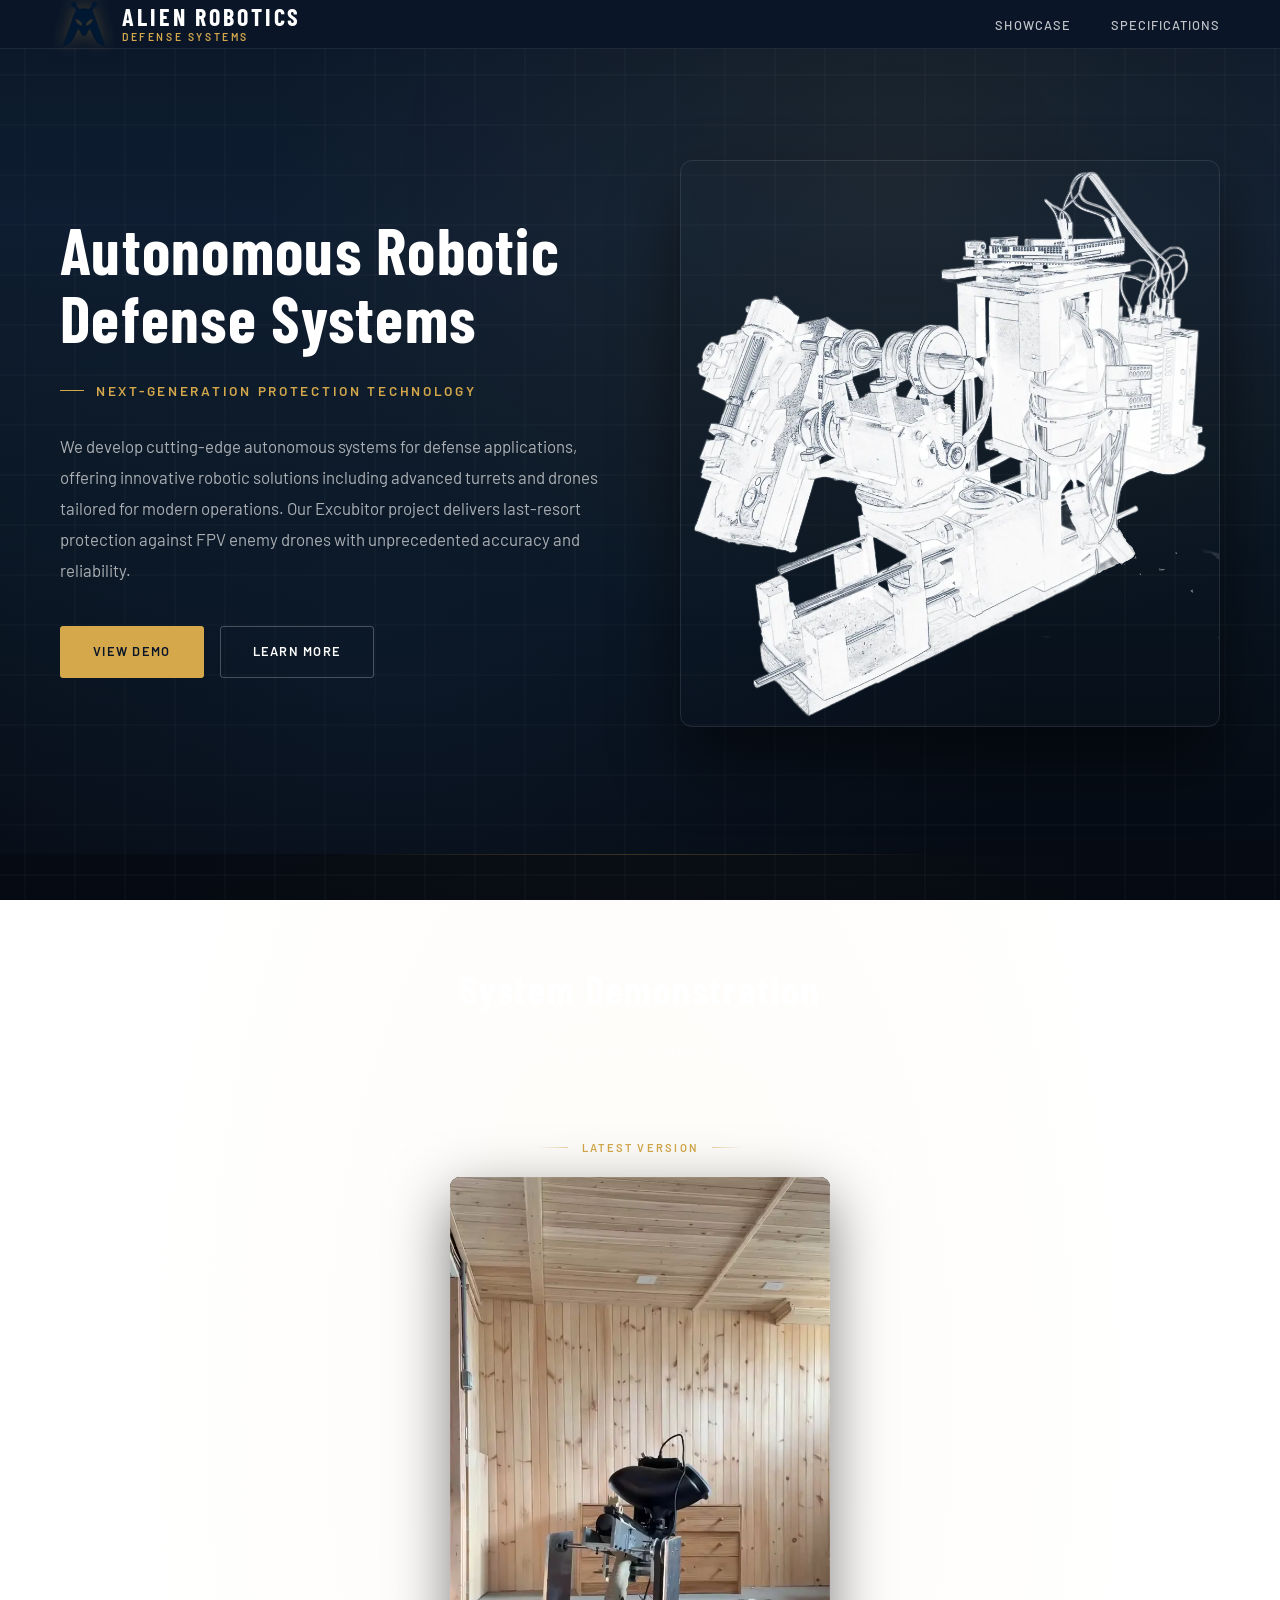
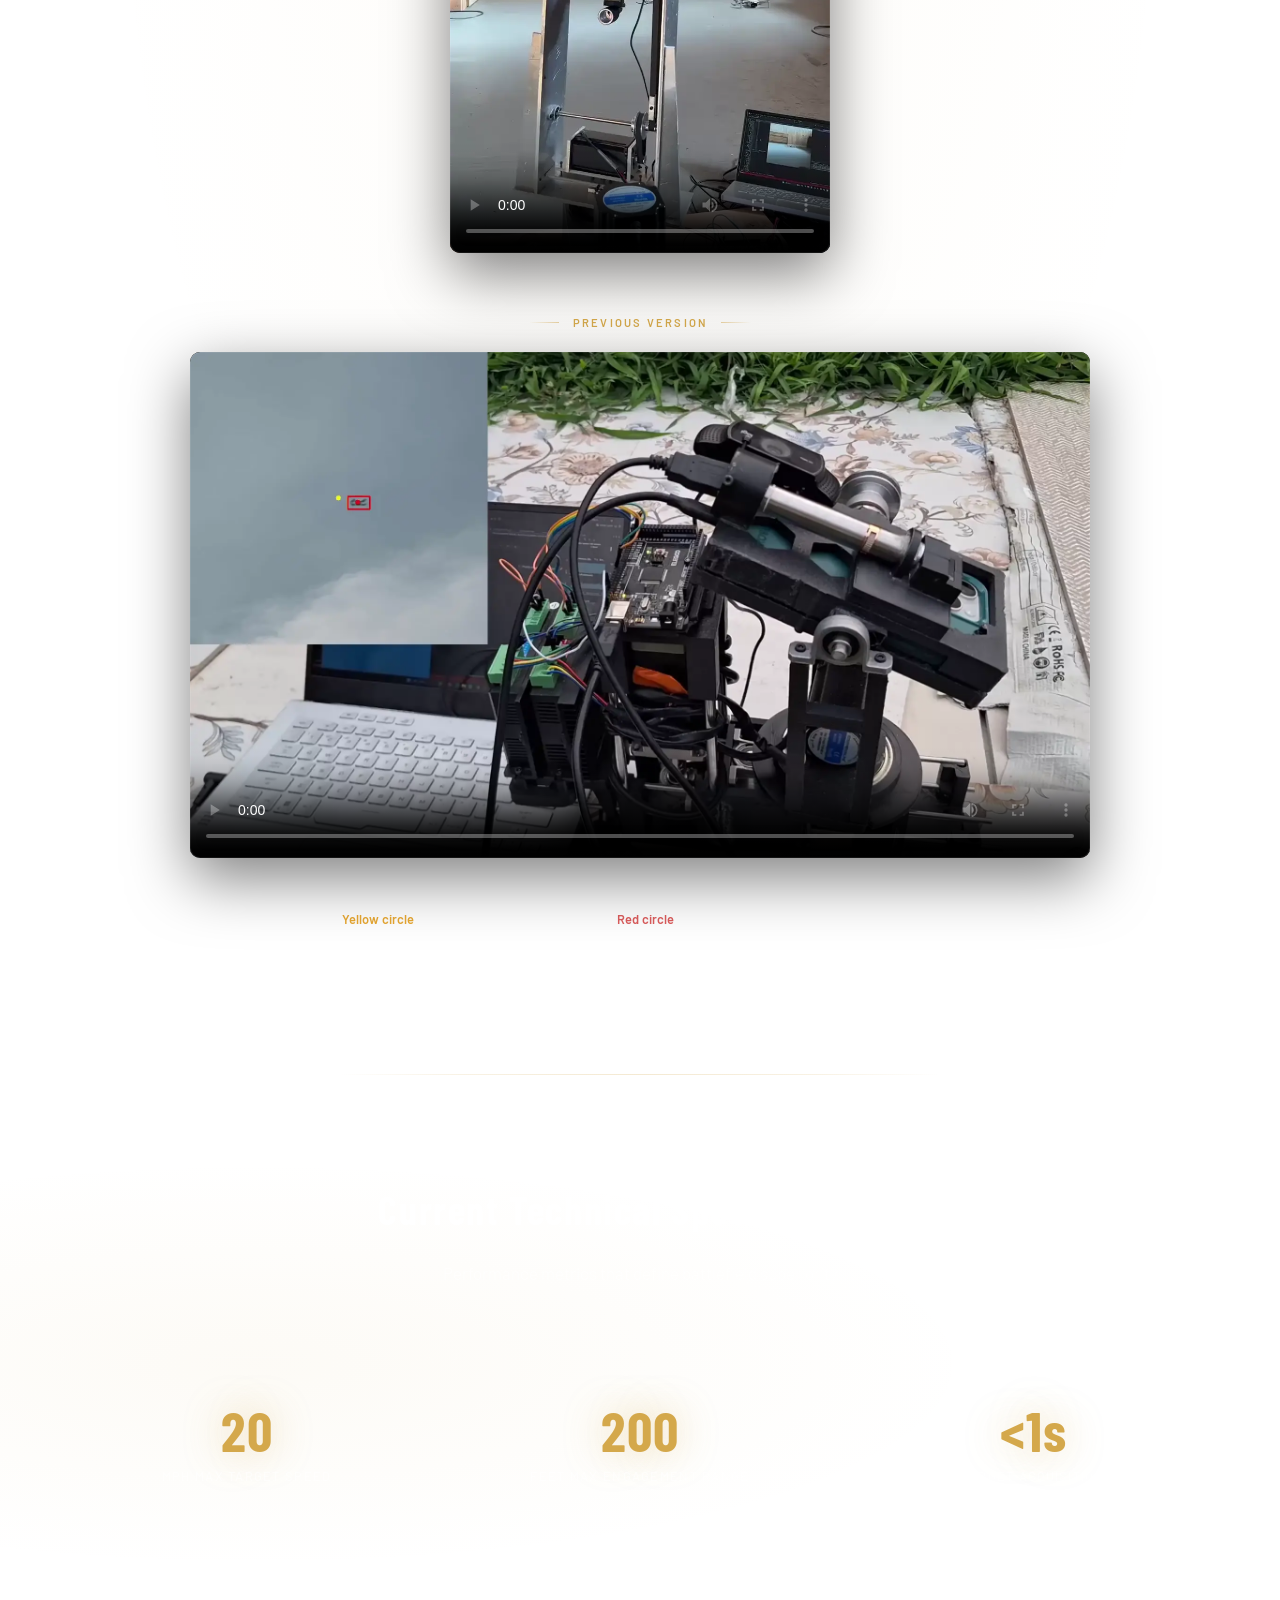
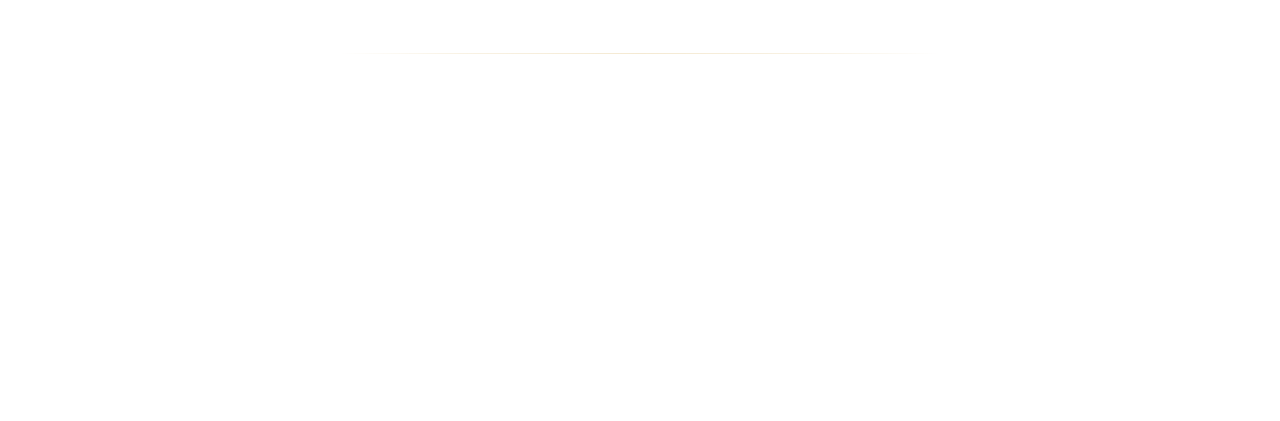
==== index copy.html @ 33b910c6 "edits" ====
<!doctype html>
<html lang="en">
  <head>
    <meta charset="UTF-8" />
    <meta name="viewport" content="width=device-width, initial-scale=1.0" />
    <title>Alien Robotics - Advanced Autonomous Defense Systems</title>
    <link rel="icon" href="logo.webp" type="image/webp" />
    <link rel="preconnect" href="https://fonts.googleapis.com" />
    <link rel="preconnect" href="https://fonts.gstatic.com" crossorigin />
    <link
      href="https://fonts.googleapis.com/css2?family=Barlow:wght@400;500;600;700&family=Barlow+Condensed:wght@600;700;800&display=swap"
      rel="stylesheet"
    />

    <style>
      /* Reset & Base Styles */
      * {
        margin: 0;
        padding: 0;
        box-sizing: border-box;
      }

      :root {
        --primary: #0a1628;
        --primary-light: #132744;
        --accent: #d4a84b;
        --accent-hover: #e8bc5f;
        --accent-glow: rgba(212, 168, 75, 0.4);
        --text-primary: #1a2332;
        --text-secondary: #5a6a7a;
        --text-light: #8a9aaa;
        --background: #ffffff;
        --background-alt: #f7f8fa;
        --background-dark: #0a1628;
        --border: #dce3eb;
        --border-light: #e8edf3;
        --shadow: 0 4px 24px rgba(10, 22, 40, 0.08);
        --shadow-hover: 0 16px 48px rgba(10, 22, 40, 0.18);
      }

      body {
        font-family:
          "Barlow",
          -apple-system,
          BlinkMacSystemFont,
          "Segoe UI",
          sans-serif;
        color: #ffffff;
        line-height: 1.7;
        overflow-x: hidden;
        font-size: 16px;
        -webkit-font-smoothing: antialiased;
        -moz-osx-font-smoothing: grayscale;
        background:
          url("data:image/svg+xml,%3Csvg width='50' height='50' viewBox='0 0 50 50' xmlns='http://www.w3.org/2000/svg'%3E%3Cpath d='M0 25h50M25 0v50' stroke='%23ffffff' stroke-opacity='0.035' stroke-width='1'/%3E%3C/svg%3E"),
          linear-gradient(
            180deg,
            #0a1628 0%,
            #0c1a2c 10%,
            #0e1d31 25%,
            #0c1927 45%,
            #091420 65%,
            #070f19 80%,
            #050a12 100%
          );
        background-attachment: scroll, fixed;
        min-height: 100vh;
      }

      /* Animations */
      @keyframes fadeInUp {
        from {
          opacity: 0;
          transform: translateY(30px);
        }
        to {
          opacity: 1;
          transform: translateY(0);
        }
      }

      @keyframes fadeIn {
        from {
          opacity: 0;
        }
        to {
          opacity: 1;
        }
      }

      @keyframes shimmer {
        0% {
          background-position: -200% 0;
        }
        100% {
          background-position: 200% 0;
        }
      }

      @keyframes pulse-glow {
        0%,
        100% {
          box-shadow: 0 0 20px var(--accent-glow);
        }
        50% {
          box-shadow:
            0 0 40px var(--accent-glow),
            0 0 60px rgba(212, 168, 75, 0.2);
        }
      }

      .animate-on-scroll {
        opacity: 0;
        transform: translateY(30px);
        transition:
          opacity 0.8s ease,
          transform 0.8s ease;
      }

      .animate-on-scroll.visible {
        opacity: 1;
        transform: translateY(0);
      }

      /* Container */
      .container {
        max-width: 1200px;
        margin: 0 auto;
        padding: 0 20px;
      }

      /* Header */
      header {
        background: var(--primary);
        border-bottom: 1px solid rgba(255, 255, 255, 0.08);
        position: fixed;
        top: 0;
        left: 0;
        right: 0;
        z-index: 1000;
        backdrop-filter: blur(16px);
        transition: all 0.4s cubic-bezier(0.4, 0, 0.2, 1);
      }

      nav {
        display: flex;
        justify-content: space-between;
        align-items: center;
        padding: 1.1rem 0;
      }

      .logo {
        display: flex;
        align-items: center;
        gap: 14px;
        text-decoration: none;
        color: #ffffff;
        transition: transform 0.3s ease;
      }

      .logo:hover {
        transform: translateX(4px);
      }

      .logo img {
        width: 48px;
        height: 48px;
        object-fit: contain;
        filter: drop-shadow(0 0 8px rgba(212, 168, 75, 0.3));
      }

      .logo-text {
        display: flex;
        flex-direction: column;
        line-height: 1;
      }

      .logo-text .brand-main {
        font-family: "Barlow Condensed", sans-serif;
        font-size: 1.5rem;
        font-weight: 700;
        letter-spacing: 0.12em;
        color: #ffffff;
      }

      .logo-text .brand-sub {
        font-family: "Barlow", sans-serif;
        font-size: 0.65rem;
        font-weight: 600;
        letter-spacing: 0.25em;
        color: var(--accent);
        margin-top: 3px;
        text-transform: uppercase;
      }

      .nav-links {
        display: flex;
        gap: 2.5rem;
        list-style: none;
      }

      .nav-links a {
        text-decoration: none;
        color: rgba(255, 255, 255, 0.75);
        font-weight: 500;
        font-size: 0.8rem;
        letter-spacing: 0.08em;
        transition: all 0.3s ease;
        text-transform: uppercase;
        position: relative;
        padding: 4px 0;
      }

      .nav-links a::after {
        content: "";
        position: absolute;
        bottom: 0;
        left: 0;
        width: 0;
        height: 1px;
        background: var(--accent);
        transition: width 0.3s ease;
      }

      .nav-links a:hover {
        color: var(--accent);
      }

      .nav-links a:hover::after {
        width: 100%;
      }

      /* Mobile Menu Toggle */
      .menu-toggle {
        display: none;
        flex-direction: column;
        gap: 5px;
        cursor: pointer;
        background: none;
        border: none;
        padding: 8px;
      }

      .menu-toggle span {
        width: 24px;
        height: 2px;
        background: #ffffff;
        transition: all 0.3s;
      }

      /* Hero Section */
      .hero {
        padding: 160px 0 120px;
        background: transparent;
        position: relative;
        overflow: hidden;
      }

      .hero::before {
        content: "";
        position: absolute;
        top: 0;
        left: 0;
        right: 0;
        bottom: 0;
        background:
          radial-gradient(
            ellipse at 70% 20%,
            rgba(212, 168, 75, 0.08) 0%,
            transparent 50%
          ),
          radial-gradient(
            ellipse at 30% 80%,
            rgba(22, 42, 69, 0.3) 0%,
            transparent 50%
          );
        pointer-events: none;
      }

      .hero-content {
        display: grid;
        grid-template-columns: 1fr 1fr;
        gap: 80px;
        align-items: center;
        position: relative;
        z-index: 1;
      }

      .hero-text h1 {
        font-family: "Barlow Condensed", sans-serif;
        font-size: clamp(2.8rem, 5.5vw, 4rem);
        font-weight: 700;
        line-height: 1.05;
        color: #ffffff;
        margin-bottom: 1.25rem;
        letter-spacing: 0.02em;
        animation: fadeInUp 0.8s ease forwards;
      }

      .hero-text .subtitle {
        font-size: 0.85rem;
        color: var(--accent);
        font-weight: 600;
        margin-bottom: 1.75rem;
        letter-spacing: 0.2em;
        text-transform: uppercase;
        display: inline-flex;
        align-items: center;
        gap: 12px;
        animation: fadeInUp 0.8s ease 0.1s forwards;
        opacity: 0;
      }

      .hero-text .subtitle::before {
        content: "";
        width: 24px;
        height: 1px;
        background: var(--accent);
      }

      .hero-text p {
        font-size: 1.05rem;
        line-height: 1.85;
        color: rgba(255, 255, 255, 0.65);
        margin-bottom: 2.5rem;
        animation: fadeInUp 0.8s ease 0.2s forwards;
        opacity: 0;
      }

      .cta-buttons {
        display: flex;
        gap: 1rem;
        flex-wrap: wrap;
        animation: fadeInUp 0.8s ease 0.3s forwards;
        opacity: 0;
      }

      .btn {
        padding: 14px 32px;
        font-size: 0.8rem;
        font-weight: 600;
        text-decoration: none;
        border-radius: 3px;
        transition: all 0.35s cubic-bezier(0.4, 0, 0.2, 1);
        display: inline-block;
        border: 1px solid transparent;
        letter-spacing: 0.1em;
        text-transform: uppercase;
        position: relative;
        overflow: hidden;
      }

      .btn-primary {
        background: var(--accent);
        color: var(--primary);
      }

      .btn-primary::before {
        content: "";
        position: absolute;
        top: 0;
        left: -100%;
        width: 100%;
        height: 100%;
        background: linear-gradient(
          90deg,
          transparent,
          rgba(255, 255, 255, 0.2),
          transparent
        );
        transition: left 0.5s ease;
      }

      .btn-primary:hover::before {
        left: 100%;
      }

      .btn-primary:hover {
        background: var(--accent-hover);
        transform: translateY(-2px);
        box-shadow: 0 8px 32px var(--accent-glow);
      }

      .btn-secondary {
        background: transparent;
        color: #ffffff;
        border-color: rgba(255, 255, 255, 0.25);
      }

      .btn-secondary:hover {
        background: rgba(255, 255, 255, 0.08);
        border-color: rgba(255, 255, 255, 0.4);
        transform: translateY(-2px);
      }

      .hero-image {
        position: relative;
        animation: fadeIn 1s ease 0.4s forwards;
        opacity: 0;
      }

      .hero-image img {
        width: 100%;
        height: auto;
        border-radius: 12px;
        box-shadow: 0 32px 64px rgba(0, 0, 0, 0.5);
        border: 1px solid rgba(255, 255, 255, 0.1);
      }

      .section-header {
        text-align: center;
        margin-bottom: 70px;
      }

      .section-header h2 {
        font-family: "Barlow Condensed", sans-serif;
        font-size: 2.5rem;
        font-weight: 700;
        color: var(--primary);
        margin-bottom: 1rem;
        letter-spacing: 0.04em;
      }

      .section-header p {
        font-size: 1.05rem;
        color: var(--text-secondary);
        max-width: 500px;
        margin: 0 auto;
        line-height: 1.7;
      }

      /* Showcase Section */
      .showcase {
        padding: 100px 0 120px;
        background: transparent;
        position: relative;
        overflow: hidden;
      }

      .showcase::before {
        content: "";
        position: absolute;
        top: 0;
        left: 0;
        right: 0;
        bottom: 0;
        background: radial-gradient(
          ellipse at 50% 30%,
          rgba(212, 168, 75, 0.04) 0%,
          transparent 60%
        );
        pointer-events: none;
      }

      .section-divider {
        width: 100%;
        height: 1px;
        background: linear-gradient(
          90deg,
          transparent 0%,
          rgba(212, 168, 75, 0.15) 20%,
          rgba(212, 168, 75, 0.25) 50%,
          rgba(212, 168, 75, 0.15) 80%,
          transparent 100%
        );
        margin: 0 auto;
        max-width: 600px;
      }

      .showcase .section-header {
        position: relative;
        z-index: 1;
      }

      .showcase .section-header h2 {
        color: #ffffff;
      }

      .showcase .section-header p {
        color: rgba(255, 255, 255, 0.6);
      }

      .showcase-content {
        max-width: 900px;
        margin: 0 auto;
        position: relative;
        z-index: 1;
      }

      .video-container {
        position: relative;
        width: 100%;
        border-radius: 10px;
        overflow: hidden;
        box-shadow: 0 20px 60px rgba(0, 0, 0, 0.5);
        margin-bottom: 0;
        background: #000;
      }

      .video-container::before {
        content: "";
        position: absolute;
        inset: -1px;
        border-radius: 11px;
        background: linear-gradient(
          135deg,
          rgba(212, 168, 75, 0.3) 0%,
          transparent 30%,
          transparent 70%,
          rgba(212, 168, 75, 0.1) 100%
        );
        z-index: -1;
        pointer-events: none;
      }

      .video-container::after {
        content: "";
        position: absolute;
        inset: 0;
        border-radius: 10px;
        pointer-events: none;
        box-shadow: inset 0 0 0 1px rgba(255, 255, 255, 0.08);
      }

      .video-container video {
        width: 100%;
        height: auto;
        display: block;
      }

      .version-showcase {
        display: flex;
        flex-direction: column;
        gap: 60px;
        margin-bottom: 50px;
      }

      .version-item {
        display: flex;
        flex-direction: column;
        align-items: center;
      }

      .version-item.latest .video-container {
        max-width: 380px;
      }

      .version-item.previous .video-container {
        max-width: 100%;
      }

      .version-label {
        font-family: "Barlow", sans-serif;
        font-size: 0.7rem;
        font-weight: 600;
        color: var(--accent);
        margin-bottom: 20px;
        text-align: center;
        text-transform: uppercase;
        letter-spacing: 0.2em;
        display: inline-flex;
        align-items: center;
        gap: 14px;
      }

      .version-label::before,
      .version-label::after {
        content: "";
        width: 30px;
        height: 1px;
        background: linear-gradient(
          90deg,
          transparent,
          rgba(212, 168, 75, 0.5)
        );
      }

      .version-label::after {
        background: linear-gradient(
          90deg,
          rgba(212, 168, 75, 0.5),
          transparent
        );
      }

      .version-item .video-container {
        margin-bottom: 0;
        width: 100%;
      }

      .video-caption {
        text-align: center;
        font-size: 0.8rem;
        color: rgba(255, 255, 255, 0.45);
        margin-bottom: 0;
        line-height: 1.8;
        max-width: 600px;
        margin-left: auto;
        margin-right: auto;
      }

      .video-caption .indicator {
        font-weight: 600;
      }

      .video-caption .yellow {
        color: #e8a832;
      }

      .video-caption .red {
        color: #dc5c5c;
      }

      /* Specs Section */
      .specs {
        padding: 100px 0 120px;
        background: transparent;
        position: relative;
        overflow: hidden;
      }

      .specs::before {
        content: "";
        position: absolute;
        top: 0;
        left: 0;
        right: 0;
        bottom: 0;
        background: radial-gradient(
          ellipse at 20% 50%,
          rgba(212, 168, 75, 0.05) 0%,
          transparent 50%
        );
        pointer-events: none;
      }

      .specs .section-header {
        position: relative;
        z-index: 1;
      }

      .specs .section-header h2 {
        color: #ffffff;
      }

      .specs .section-header p {
        color: rgba(255, 255, 255, 0.6);
      }

      .specs-grid {
        display: grid;
        grid-template-columns: repeat(auto-fit, minmax(280px, 1fr));
        gap: 20px;
        margin-top: 60px;
        position: relative;
        z-index: 1;
      }

      .spec-item {
        text-align: center;
        padding: 2.75rem 2rem;
        background: rgba(255, 255, 255, 0.03);
        border-radius: 6px;
        border: 1px solid rgba(255, 255, 255, 0.08);
        transition: all 0.4s cubic-bezier(0.4, 0, 0.2, 1);
        position: relative;
      }

      .spec-item::before {
        content: "";
        position: absolute;
        top: 0;
        left: 50%;
        transform: translateX(-50%);
        width: 40px;
        height: 2px;
        background: var(--accent);
        opacity: 0;
        transition: all 0.4s ease;
      }

      .spec-item:hover {
        background: rgba(255, 255, 255, 0.06);
        border-color: rgba(212, 168, 75, 0.3);
        transform: translateY(-4px);
      }

      .spec-item:hover::before {
        opacity: 1;
        width: 60px;
      }

      .spec-value {
        font-family: "Barlow Condensed", sans-serif;
        font-size: 3.5rem;
        font-weight: 700;
        color: var(--accent);
        margin-bottom: 0.5rem;
        letter-spacing: 0.02em;
        line-height: 1;
        text-shadow: 0 0 40px var(--accent-glow);
      }

      .spec-label {
        font-size: 0.8rem;
        color: rgba(255, 255, 255, 0.55);
        font-weight: 500;
        text-transform: uppercase;
        letter-spacing: 0.1em;
      }

      /* Footer */
      footer {
        padding: 80px 0 50px;
        background: transparent;
        color: white;
        position: relative;
      }

      .footer-content {
        display: flex;
        flex-direction: column;
        align-items: center;
        text-align: center;
        margin-bottom: 40px;
      }

      .footer-brand {
        max-width: 480px;
      }

      .footer-brand h3 {
        font-family: "Barlow Condensed", sans-serif;
        font-size: 1.35rem;
        margin-bottom: 1.25rem;
        letter-spacing: 0.15em;
        font-weight: 700;
        color: rgba(255, 255, 255, 0.9);
      }

      .footer-brand p {
        color: rgba(255, 255, 255, 0.45);
        line-height: 1.85;
        font-size: 0.9rem;
      }

      .footer-links h4 {
        font-size: 1rem;
        margin-bottom: 1rem;
        color: var(--accent);
      }

      .footer-links ul {
        list-style: none;
      }

      .footer-links a {
        color: rgba(255, 255, 255, 0.7);
        text-decoration: none;
        line-height: 2;
        transition: color 0.3s;
      }

      .footer-links a:hover {
        color: white;
      }

      .footer-bottom {
        padding-top: 40px;
        text-align: center;
        color: rgba(255, 255, 255, 0.25);
        font-size: 0.75rem;
        letter-spacing: 0.06em;
      }

      /* Responsive Design */
      @media (max-width: 968px) {
        .hero-content {
          grid-template-columns: 1fr;
          text-align: center;
          gap: 50px;
          justify-items: center;
        }

        .hero-text {
          order: 2;
        }

        .hero-text .subtitle {
          justify-content: center;
        }

        .hero-image {
          order: 1;
          width: fit-content;
          max-width: 350px;
        }

        .hero-image img {
          width: 100%;
        }

        .cta-buttons {
          justify-content: center;
        }
      }

      @media (max-width: 768px) {
        .nav-links {
          display: none;
          position: absolute;
          top: 100%;
          left: 0;
          right: 0;
          background: var(--primary);
          flex-direction: column;
          padding: 1.5rem;
          border-bottom: 1px solid rgba(255, 255, 255, 0.1);
          box-shadow: 0 8px 24px rgba(0, 0, 0, 0.3);
          gap: 0.5rem;
        }

        .nav-links.active {
          display: flex;
        }

        .nav-links a {
          padding: 0.75rem 0;
        }

        .menu-toggle {
          display: flex;
        }

        .specs-grid {
          grid-template-columns: repeat(2, 1fr);
        }
      }

      @media (max-width: 480px) {
        .hero h1 {
          font-size: 2rem;
        }

        .section-header h2 {
          font-size: 1.75rem;
        }

        .specs-grid {
          grid-template-columns: 1fr;
        }
      }
    </style>
  </head>
  <body>
    <!-- Header -->
    <header>
      <nav class="container">
        <a href="#" class="logo">
          <img src="logo.webp" alt="Alien Robotics" />
          <div class="logo-text">
            <span class="brand-main">ALIEN ROBOTICS</span>
            <span class="brand-sub">DEFENSE SYSTEMS</span>
          </div>
        </a>
        <ul class="nav-links" id="navLinks">
          <li><a href="#showcase">Showcase</a></li>
          <li><a href="#specs">Specifications</a></li>
        </ul>
        <button class="menu-toggle" id="menuToggle">
          <span></span>
          <span></span>
          <span></span>
        </button>
      </nav>
    </header>

    <!-- Hero Section -->
    <section class="hero">
      <div class="container">
        <div class="hero-content">
          <div class="hero-text">
            <h1>Autonomous Robotic Defense Systems</h1>
            <p class="subtitle">Next-Generation Protection Technology</p>
            <p>
              We develop cutting-edge autonomous systems for defense
              applications, offering innovative robotic solutions including
              advanced turrets and drones tailored for modern operations. Our
              Excubitor project delivers last-resort protection against FPV
              enemy drones with unprecedented accuracy and reliability.
            </p>
            <div class="cta-buttons">
              <a href="#showcase" class="btn btn-primary">View Demo</a>
              <a href="#specs" class="btn btn-secondary">Learn More</a>
            </div>
          </div>
          <div class="hero-image">
            <img src="hero.webp" alt="Alien Robotics System" />
          </div>
        </div>
      </div>
    </section>

    <div class="section-divider"></div>

    <!-- Showcase Section -->
    <section class="showcase" id="showcase">
      <div class="container">
        <div class="section-header">
          <h2>System Demonstration</h2>
          <p>See the Excubitor system in action</p>
        </div>
        <div class="showcase-content">
          <div class="version-showcase">
            <div class="version-item latest">
              <h3 class="version-label">Latest Version</h3>
              <div class="video-container">
                <video controls poster="Version4.webp">
                  <source src="Version4.webm" type="video/webm" />
                  Your browser does not support the video tag.
                </video>
              </div>
            </div>
            <div class="version-item previous">
              <h3 class="version-label">Previous Version</h3>
              <div class="video-container">
                <video controls poster="Version3.webp">
                  <source src="Version3.webm" type="video/webm" />
                  Your browser does not support the video tag.
                </video>
              </div>
            </div>
          </div>
          <p class="video-caption">
            <span class="indicator yellow">Yellow circle</span> indicates the
            center of the frame •
            <span class="indicator red">Red circle</span> shows the predicted
            laser position accounting for camera-offset and distance
          </p>
        </div>
      </div>
    </section>

    <div class="section-divider"></div>

    <!-- Specifications Section -->
    <section class="specs" id="specs">
      <div class="container">
        <div class="section-header">
          <h2>Current Technical Specifications</h2>
          <p>Performance metrics that define battlefield superiority</p>
        </div>
        <div class="specs-grid">
          <div class="spec-item">
            <div class="spec-value">20</div>
            <div class="spec-label">MPH Max Target Speed</div>
          </div>
          <div class="spec-item">
            <div class="spec-value">200</div>
            <div class="spec-label">Feet Max Engagement Range</div>
          </div>
          <div class="spec-item">
            <div class="spec-value">&lt;1s</div>
            <div class="spec-label">Target Acquisition</div>
          </div>
        </div>
      </div>
    </section>

    <div class="section-divider"></div>

    <!-- Footer -->
    <footer id="contact">
      <div class="container">
        <div class="footer-content">
          <div class="footer-brand">
            <h3>ALIEN ROBOTICS</h3>
            <p>
              Leading the future of autonomous defense systems with innovative
              solutions that emphasize cost-efficiency, scalability, and
              modularity for modern military operations.
            </p>
          </div>
        </div>
        <div class="footer-bottom">
          <p>&copy; 2026 Alien Robotics. All rights reserved.</p>
        </div>
      </div>
    </footer>

    <script>
      // Mobile menu toggle
      document
        .getElementById("menuToggle")
        .addEventListener("click", function () {
          document.getElementById("navLinks").classList.toggle("active");
        });

      // Smooth scrolling for anchor links
      document.querySelectorAll('a[href^="#"]').forEach((anchor) => {
        anchor.addEventListener("click", function (e) {
          e.preventDefault();
          const target = document.querySelector(this.getAttribute("href"));
          if (target) {
            const headerOffset = 80;
            const elementPosition = target.offsetTop;
            const offsetPosition = elementPosition - headerOffset;

            window.scrollTo({
              top: offsetPosition,
              behavior: "smooth",
            });
          }
          // Close mobile menu if open
          document.getElementById("navLinks").classList.remove("active");
        });
      });

      // Add scroll effect to header
      let lastScroll = 0;
      window.addEventListener("scroll", function () {
        const header = document.querySelector("header");
        const currentScroll = window.pageYOffset;

        if (currentScroll > 50) {
          header.style.boxShadow = "0 4px 32px rgba(0,0,0,0.4)";
          header.style.background = "rgba(4, 8, 16, 0.95)";
        } else {
          header.style.boxShadow = "none";
          header.style.background = "var(--primary)";
        }

        lastScroll = currentScroll;
      });

      // Scroll-triggered animations
      const observerOptions = {
        threshold: 0.15,
        rootMargin: "0px 0px -50px 0px",
      };

      const observer = new IntersectionObserver((entries) => {
        entries.forEach((entry, index) => {
          if (entry.isIntersecting) {
            setTimeout(() => {
              entry.target.classList.add("visible");
            }, index * 100);
          }
        });
      }, observerOptions);

      // Observe spec items
      document.querySelectorAll(".spec-item").forEach((item, index) => {
        item.classList.add("animate-on-scroll");
        item.style.transitionDelay = `${index * 0.12}s`;
        observer.observe(item);
      });

      // Observe version items
      document.querySelectorAll(".version-item").forEach((item, index) => {
        item.classList.add("animate-on-scroll");
        item.style.transitionDelay = `${index * 0.15}s`;
        observer.observe(item);
      });
    </script>
  </body>
</html>
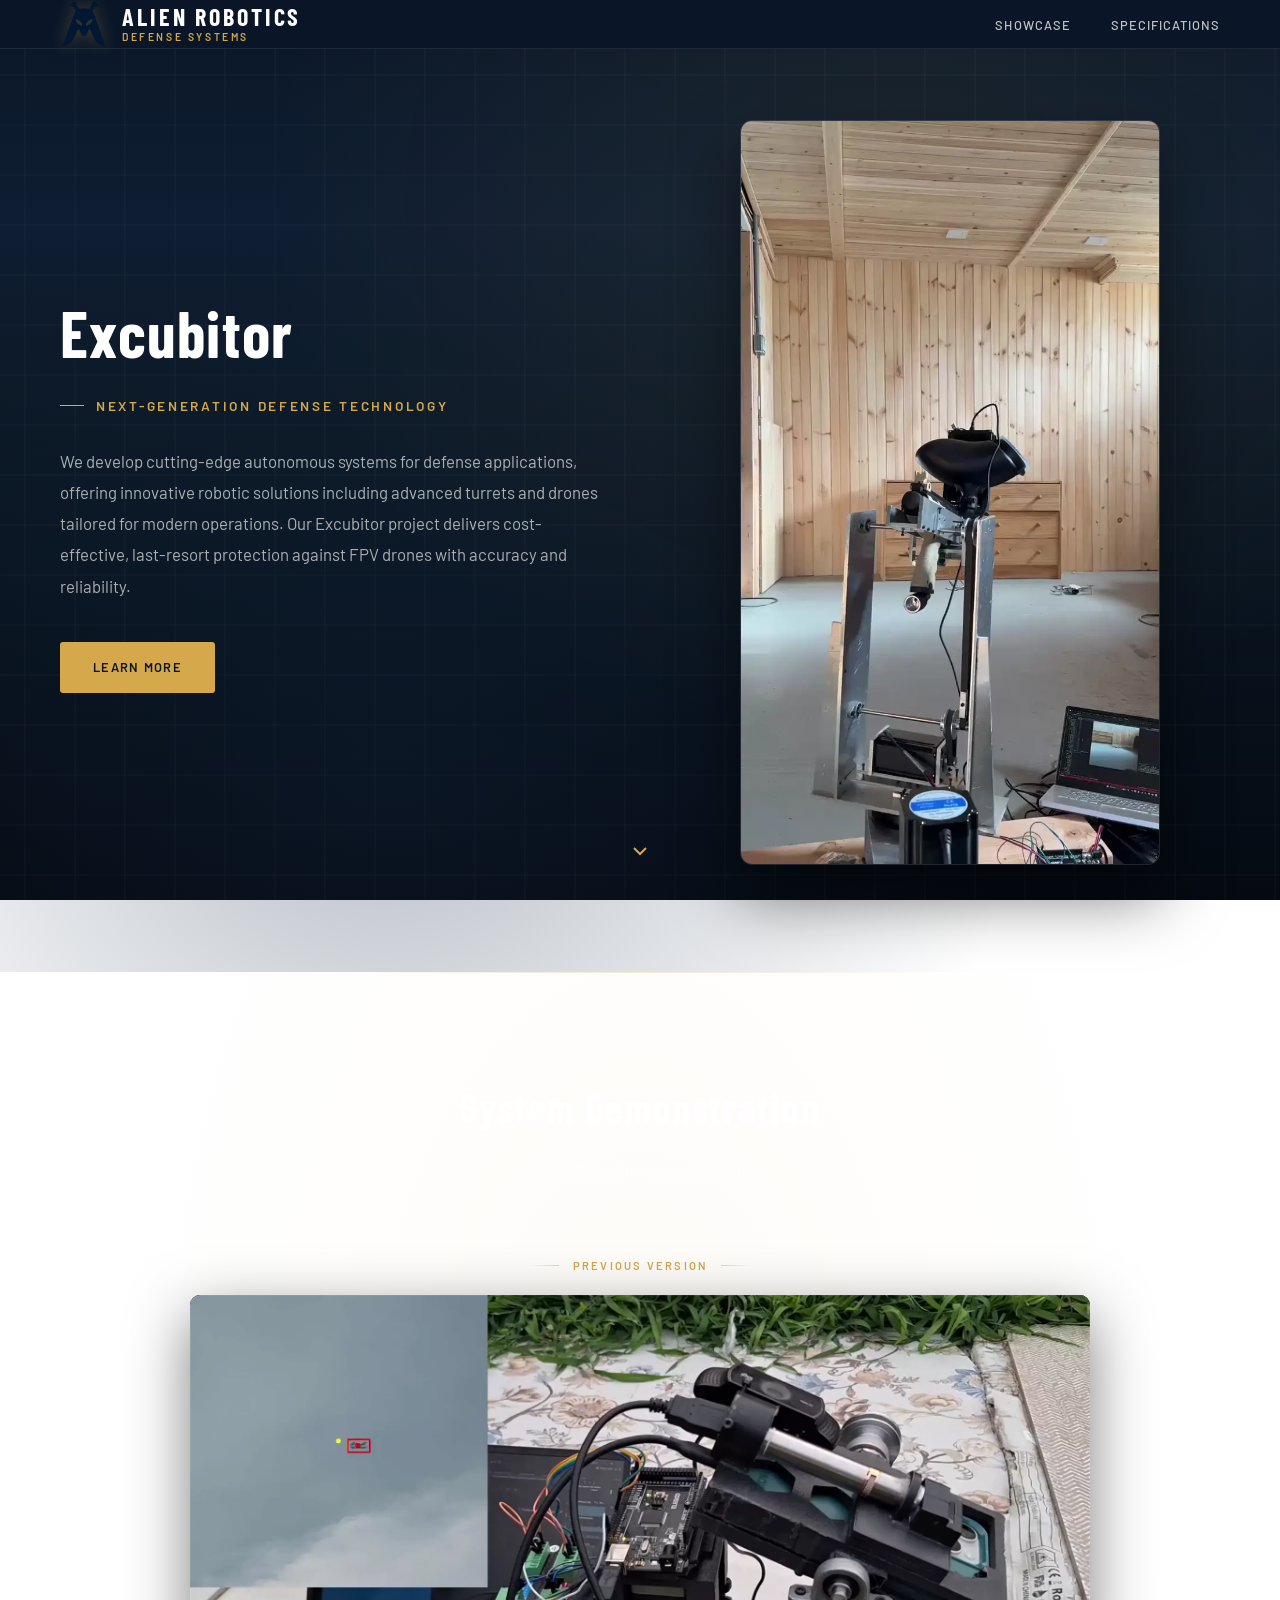
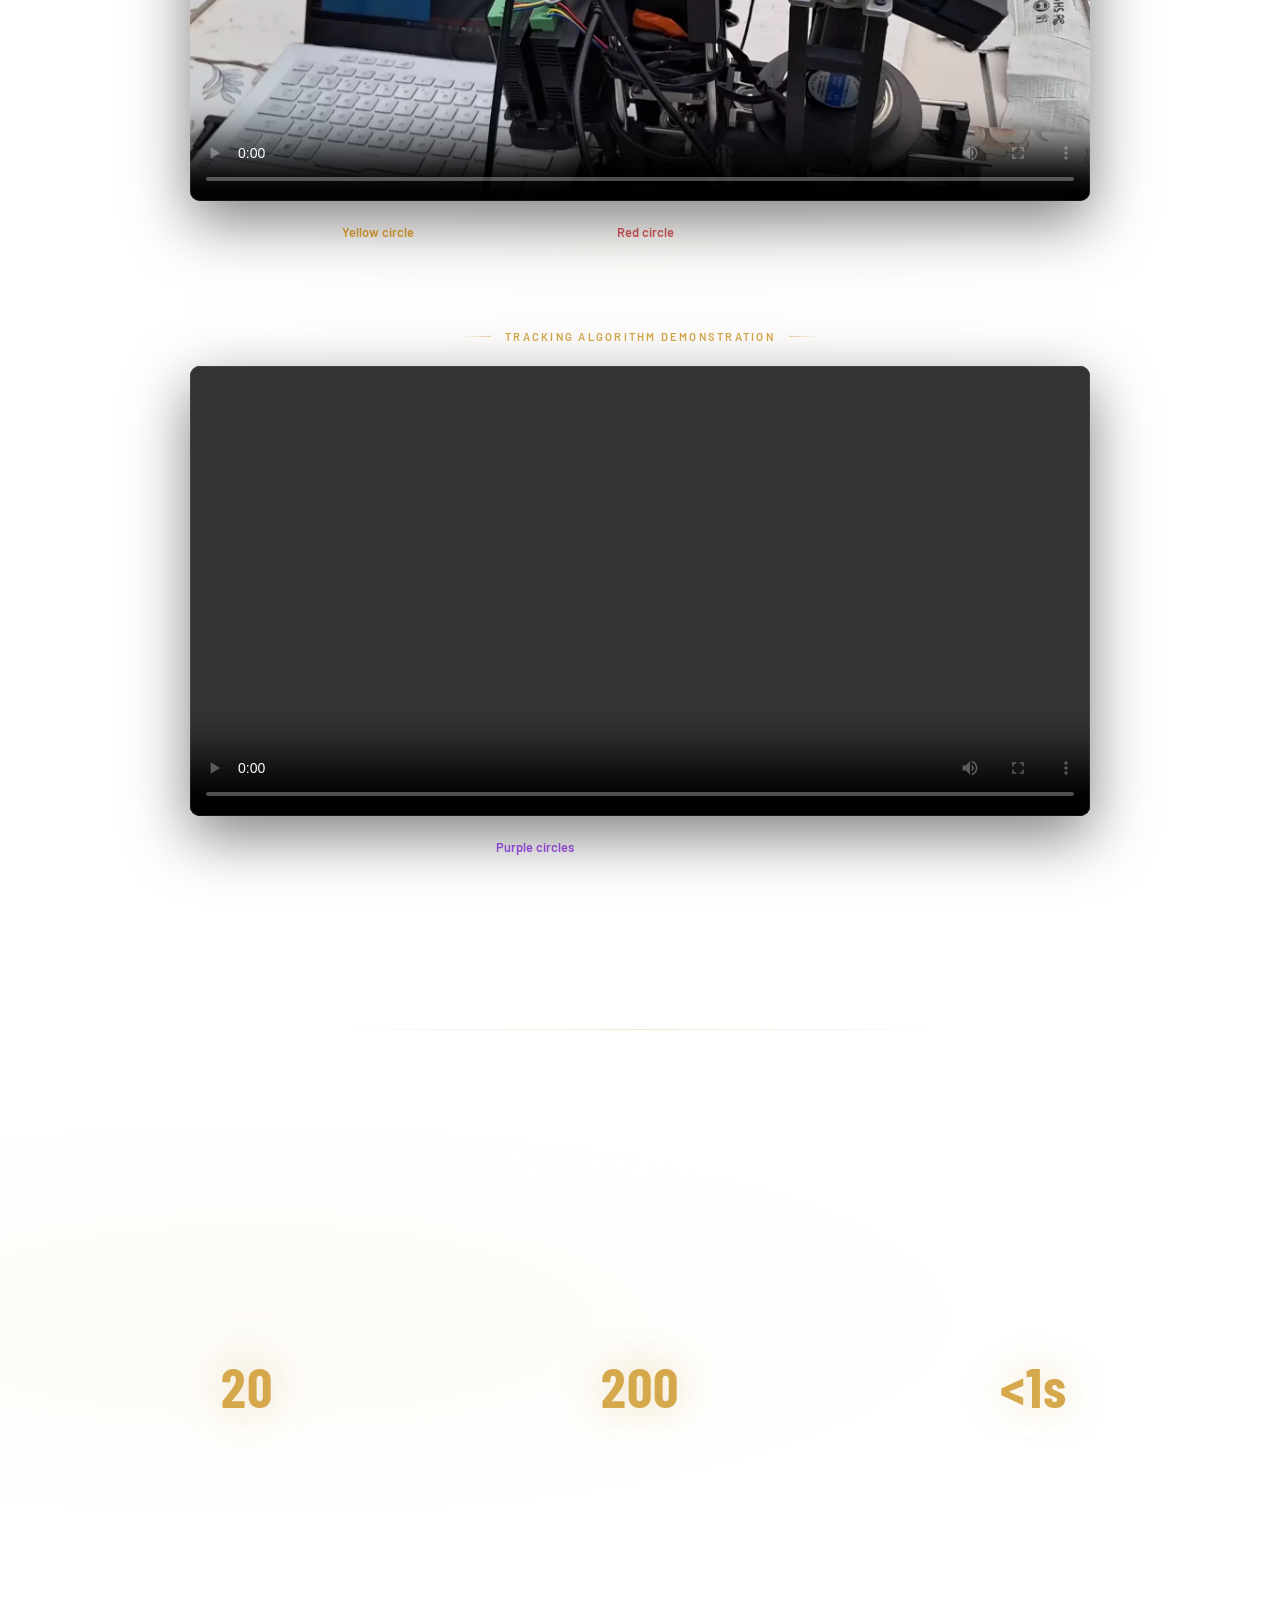
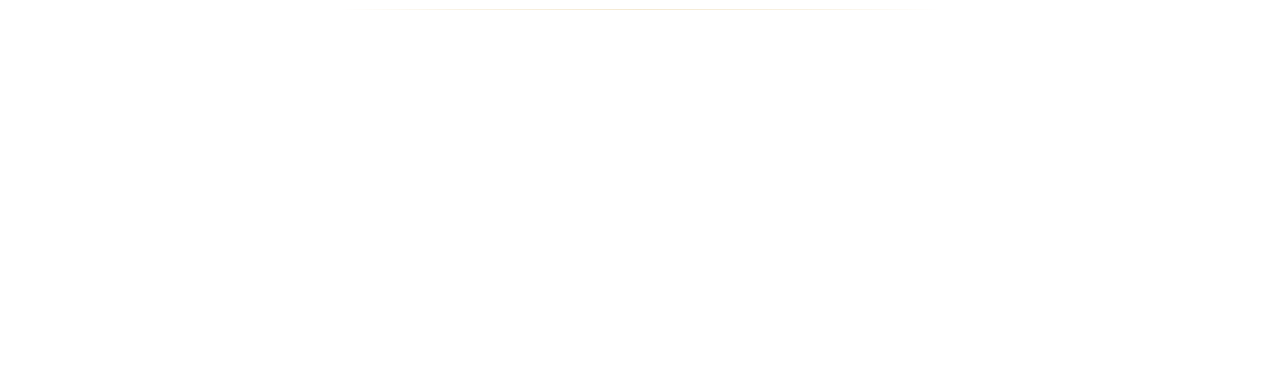
==== commit 92e7f021: "black" ====
--- a/index copy.html
+++ b/index copy.html
@@ -97,6 +97,16 @@
         }
       }
 
+      @keyframes bounce {
+        0%,
+        100% {
+          transform: translateY(0);
+        }
+        50% {
+          transform: translateY(8px);
+        }
+      }
+
       @keyframes pulse-glow {
         0%,
         100% {
@@ -250,7 +260,7 @@
 
       /* Hero Section */
       .hero {
-        padding: 160px 0 120px;
+        padding: 120px 0 100px;
         background: transparent;
         position: relative;
         overflow: hidden;
@@ -397,14 +407,44 @@
         position: relative;
         animation: fadeIn 1s ease 0.4s forwards;
         opacity: 0;
-      }
-
-      .hero-image img {
+        max-width: 420px;
+        justify-self: center;
+      }
+
+      .hero-image img,
+      .hero-image video {
         width: 100%;
         height: auto;
         border-radius: 12px;
         box-shadow: 0 32px 64px rgba(0, 0, 0, 0.5);
         border: 1px solid rgba(255, 255, 255, 0.1);
+      }
+
+      .scroll-indicator {
+        position: fixed;
+        bottom: 30px;
+        left: 50%;
+        transform: translateX(-50%);
+        animation:
+          bounce 1.5s ease-in-out infinite,
+          fadeIn 1s ease 1s forwards;
+        opacity: 0;
+        cursor: pointer;
+        z-index: 100;
+        transition: opacity 0.3s ease;
+      }
+
+      .scroll-indicator.hidden {
+        opacity: 0 !important;
+        pointer-events: none;
+      }
+
+      .scroll-indicator svg {
+        width: 24px;
+        height: 24px;
+        fill: none;
+        stroke: var(--accent);
+        stroke-width: 2;
       }
 
       .section-header {
@@ -584,7 +624,7 @@
       }
 
       .version-item .video-container {
-        margin-bottom: 0;
+        margin-bottom: 20px;
         width: 100%;
       }
 
@@ -792,12 +832,7 @@
 
         .hero-image {
           order: 1;
-          width: fit-content;
           max-width: 350px;
-        }
-
-        .hero-image img {
-          width: 100%;
         }
 
         .cta-buttons {
@@ -880,30 +915,37 @@
       <div class="container">
         <div class="hero-content">
           <div class="hero-text">
-            <h1>Autonomous Robotic Defense Systems</h1>
-            <p class="subtitle">Next-Generation Protection Technology</p>
+            <h1>Excubitor</h1>
+            <p class="subtitle">Next-Generation Defense Technology</p>
             <p>
               We develop cutting-edge autonomous systems for defense
               applications, offering innovative robotic solutions including
               advanced turrets and drones tailored for modern operations. Our
-              Excubitor project delivers last-resort protection against FPV
-              enemy drones with unprecedented accuracy and reliability.
+              Excubitor project delivers cost-effective, last-resort protection
+              against FPV drones with accuracy and reliability.
             </p>
             <div class="cta-buttons">
-              <a href="#showcase" class="btn btn-primary">View Demo</a>
-              <a href="#specs" class="btn btn-secondary">Learn More</a>
+              <a href="#specs" class="btn btn-primary">Learn More</a>
             </div>
           </div>
           <div class="hero-image">
-            <img src="hero.webp" alt="Alien Robotics System" />
+            <video autoplay muted loop playsinline poster="Version4.webp">
+              <source src="Version4.webm" type="video/webm" />
+              Your browser does not support the video tag.
+            </video>
           </div>
         </div>
       </div>
+      <a href="#showcase" class="scroll-indicator">
+        <svg viewBox="0 0 24 24">
+          <polyline points="6 9 12 15 18 9"></polyline>
+        </svg>
+      </a>
     </section>
 
     <div class="section-divider"></div>
 
-    <!-- Showcase Section -->
+    <!-- System Demonstration Section -->
     <section class="showcase" id="showcase">
       <div class="container">
         <div class="section-header">
@@ -912,15 +954,6 @@
         </div>
         <div class="showcase-content">
           <div class="version-showcase">
-            <div class="version-item latest">
-              <h3 class="version-label">Latest Version</h3>
-              <div class="video-container">
-                <video controls poster="Version4.webp">
-                  <source src="Version4.webm" type="video/webm" />
-                  Your browser does not support the video tag.
-                </video>
-              </div>
-            </div>
             <div class="version-item previous">
               <h3 class="version-label">Previous Version</h3>
               <div class="video-container">
@@ -929,14 +962,30 @@
                   Your browser does not support the video tag.
                 </video>
               </div>
+              <p class="video-caption">
+                <span class="indicator yellow">Yellow circle</span> indicates
+                the center of the frame •
+                <span class="indicator red">Red circle</span> shows the
+                predicted laser position accounting for camera-offset and
+                distance
+              </p>
+            </div>
+            <div class="version-item">
+              <h3 class="version-label">Tracking Algorithm Demonstration</h3>
+              <div class="video-container">
+                <video controls>
+                  <source src="keyPointDemonstration.mp4" type="video/mp4" />
+                  Your browser does not support the video tag.
+                </video>
+              </div>
+              <p class="video-caption">
+                <span class="indicator" style="color: #a855f7"
+                  >Purple circles</span
+                >
+                are keypoints tracked across frames
+              </p>
             </div>
           </div>
-          <p class="video-caption">
-            <span class="indicator yellow">Yellow circle</span> indicates the
-            center of the frame •
-            <span class="indicator red">Red circle</span> shows the predicted
-            laser position accounting for camera-offset and distance
-          </p>
         </div>
       </div>
     </section>
@@ -1030,6 +1079,14 @@
           header.style.background = "var(--primary)";
         }
 
+        // Hide scroll indicator on scroll
+        const scrollIndicator = document.querySelector(".scroll-indicator");
+        if (currentScroll > 50) {
+          scrollIndicator.classList.add("hidden");
+        } else {
+          scrollIndicator.classList.remove("hidden");
+        }
+
         lastScroll = currentScroll;
       });
 
